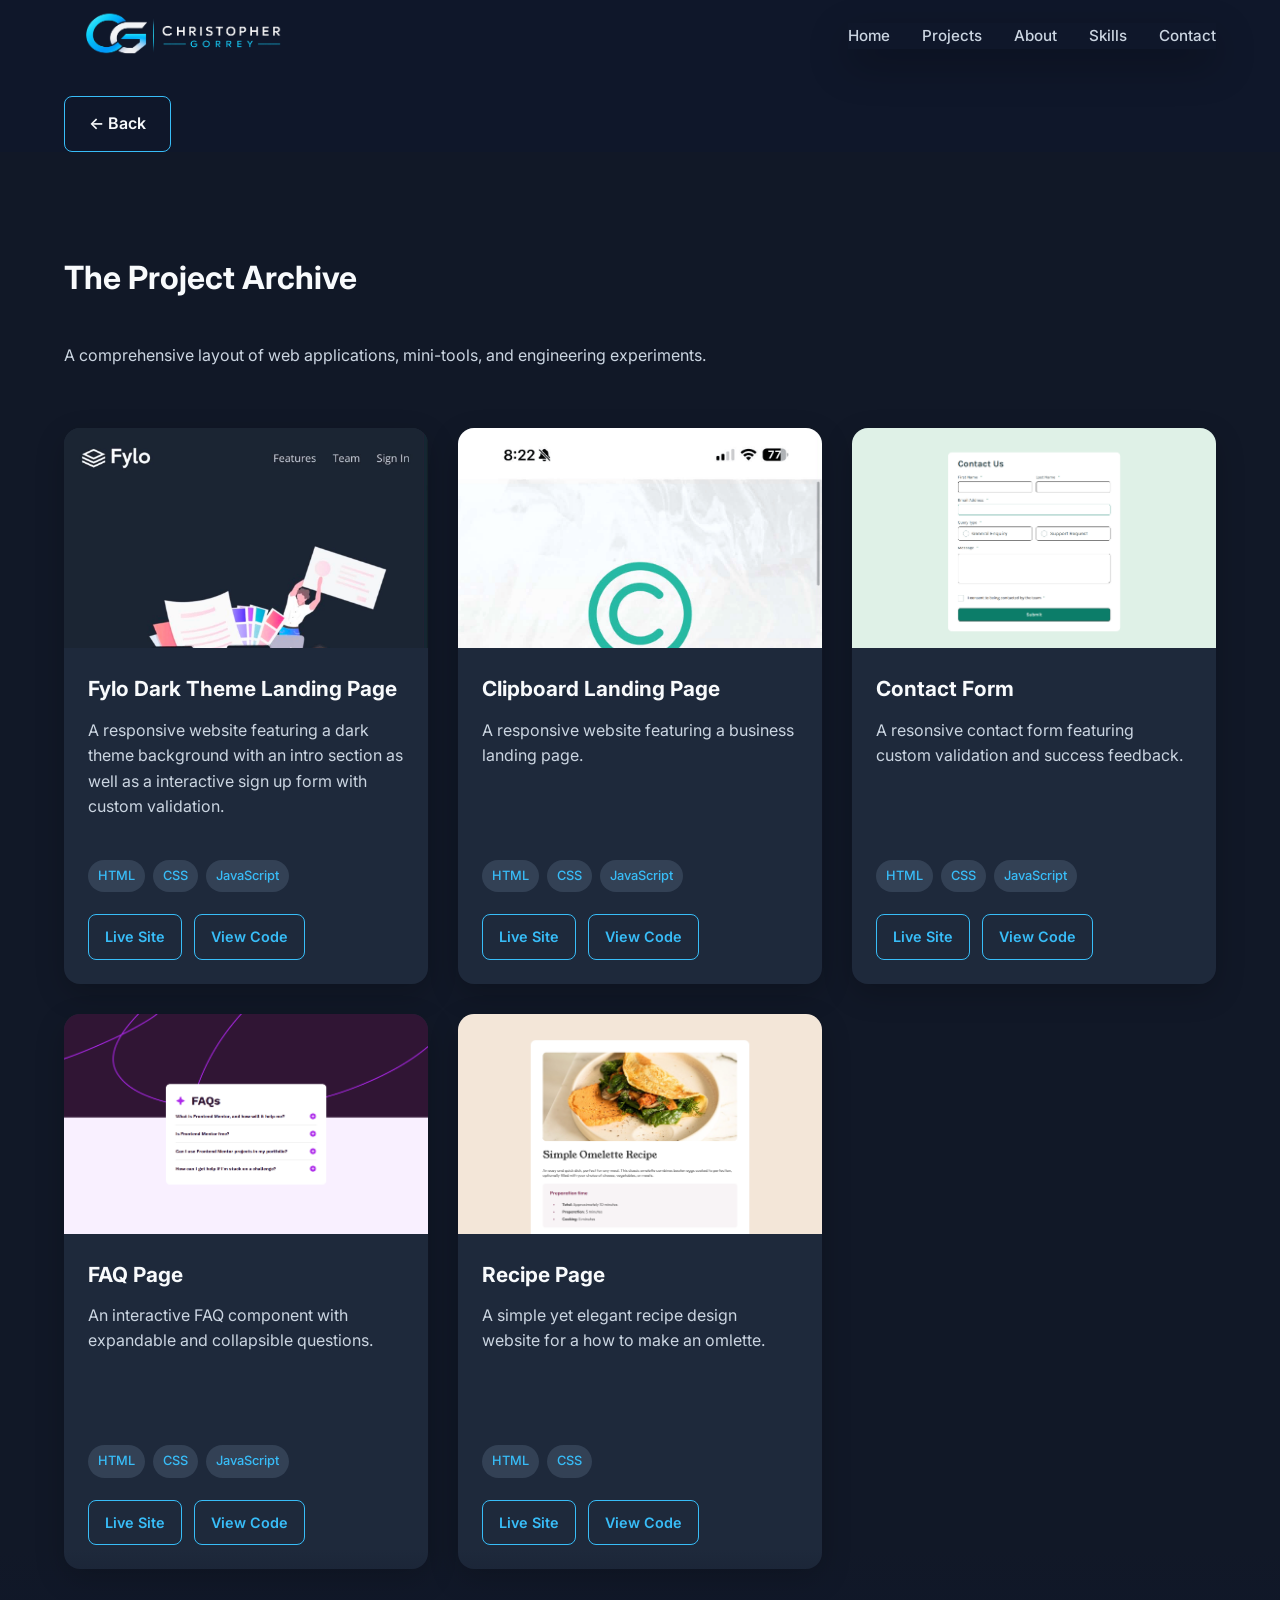
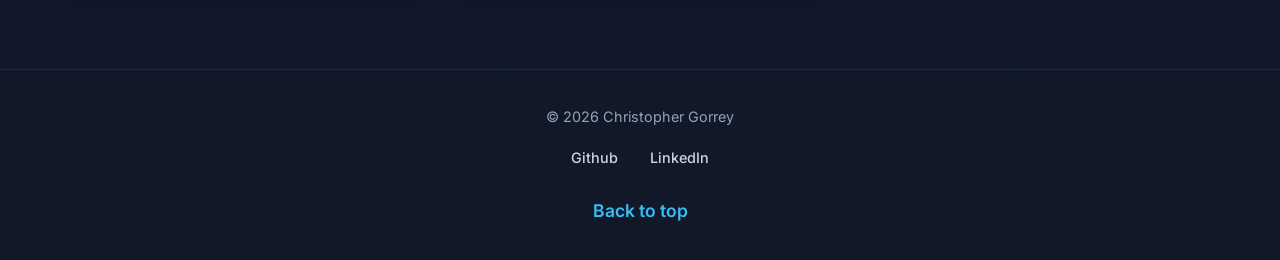
==== projects.html @ c997d1b8 "Added projects page" ====
<!DOCTYPE html>
<html lang="en">
<head>
    <meta charset="UTF-8">
    <meta name="viewport" content="width=device-width, initial-scale=1.0">
    <title>Christopher Gorrey | Projects</title>

    <link rel="icon" type="image/png" href="./images/CG-icon.png">
    <link rel="stylesheet" href="./styles.css">
    <script src="./script.js" defer></script>
</head>
<body>
    <header class="header">
    <nav class="nav-bar">
        <a href="./index.html#home" class="logo">
            <img src=./images/Nav-bar_logo.png class="logo-image" alt="Christopher Gorrey">
        </a>
        </div>
        <button class="menu-btn" aria-label="Open menu" aria-expanded="false">
            <span></span>
            <span></span>
            <span></span>
        </button>
        <ul class="nav-menu">
            <li><a href="./index.html#home">Home</a></li>
            <li><a href="./projects.html">Projects</a></li>
            <li><a href="./index.html#about">About</a></li>
            <li><a href="./index.html#skills">Skills</a></li>
            <li><a href="./index.html#contact">Contact</a></li>
        </ul>
    </nav>
    </header>
    <main>
        <div class="back-container">
            <a href="./index.html#home" class="button back-btn"><- Back</a>
        </div>
        <section class="projects" id="projects">
            <div class="section-container">
                <div class="section-heading">
                    <h2>The Project Archive</h2>
                </div>
                <p class="project-description">A comprehensive layout of web applications, mini-tools, and engineering experiments.</p>
                <div class="project-grid">
                    <article class="project-card">
                        <picture>
                            <source media="(min-width: 768px)" srcset="./images/project-screenshots/Fylo_Dark_Theme_Landing_Page_Desktop1.png">
                            <img src="./images/project-screenshots/Fylo_Dark_Themed_Landing_Page_Mobile1.jpg" alt="Fylo Dark Theme Landing Page project" class="project-image">
                        </picture>
                        <div class="project-content">
                            <h3>Fylo Dark Theme Landing Page</h3>
                            <p>A responsive website featuring a dark theme background with an intro section as well as a interactive sign up form with custom validation.</p>
                            <div class="project-technologies">
                                <span>HTML</span>
                                <span>CSS</span>
                                <span>JavaScript</span>
                            </div>
                            <div class="project-links">
                                <a href="https://fylo-dark-theme-landing-page-ashen-eight.vercel.app/" target="_blank">Live Site</a>
                                <a href="https://github.com/Khriz93/Fylo-Dark-Theme-Landing-Page" target="_blank">View Code</a>
                            </div>
                        </div>
                    </article>
                    <article class="project-card">
                        <picture>
                            <source media="(min-width: 768px)" srcset="./images/project-screenshots/Desktop-Screenshot-Clipboard-Page.png">
                            <img src="./images/project-screenshots/Mobile_Screenshjot.png" alt="Clipboard Landing Page project" class="project-image">
                        </picture>
                        <div class="project-content">
                            <h3>Clipboard Landing Page</h3>
                            <p>A responsive website featuring a business landing page.</p>
                            <div class="project-technologies">
                                <span>HTML</span>
                                <span>CSS</span>
                                <span>JavaScript</span>
                            </div>
                            <div class="project-links">
                                <a href="https://clipboard-landing-page-tau-lilac.vercel.app/" target="_blank">Live Site</a>
                                <a href="https://github.com/Khriz93/Clipboard-Landing-Page" target="_blank">View Code</a>
                            </div>
                        </div>
                    </article> 
                    <article class="project-card">
                        <picture>
                            <source media="(min-width: 768px)" srcset="./images/project-screenshots/ContactUs.png">
                            <img src="./images/project-screenshots/Contact_Form_Mobile.jpg" alt="Contact Us Form" class="project-image">
                        </picture>
                        <div class="project-content">
                            <h3>Contact Form</h3>
                            <p>A resonsive contact form featuring custom validation and success feedback.</p>
                            <div class="project-technologies">
                                <span>HTML</span>
                                <span>CSS</span>
                                <span>JavaScript</span>
                            </div>
                            <div class="project-links">
                                <a href="https://contact-form-one-vert.vercel.app/" target="_blank">Live Site</a>
                                <a href="https://github.com/Khriz93/Contact-Form" target="_blank">View Code</a>
                            </div>
                        </div>
                    </article>
                    <article class="project-card">
                        <picture>
                            <source media="(min-width: 768px)" srcset="./images/project-screenshots/FAQ-Accordion.png">
                            <img src="./images/project-screenshots/FAQ_Page_Mobile.jpg" alt="FAQ Page" class="project-image">
                        </picture>
                        <div class="project-content">
                            <h3>FAQ Page</h3>
                            <p>An interactive FAQ component with expandable and collapsible questions.</p>
                            <div class="project-technologies">
                                <span>HTML</span>
                                <span>CSS</span>
                                <span>JavaScript</span>
                            </div>
                            <div class="project-links">
                                <a href="https://faq-accordion-ten-rho.vercel.app/" target="_blank">Live Site</a>
                                <a href="https://github.com/Khriz93/FAQ-Accordion" target="_blank">View Code</a>
                            </div>
                        </div>
                    </article>
                    <article class="project-card">
                        <picture>
                            <source media="(min-width: 768px)" srcset="./images/project-screenshots/RecipePage.png">
                            <img src="./images/project-screenshots/Recipe_Page_Mobile.jpg" alt="Recipe page project" class="project-image">
                        </picture>
                        <div class="project-content">
                            <h3>Recipe Page</h3>
                            <p>A simple yet elegant recipe design website for a how to make an omlette.</p>
                            <div class="project-technologies">
                                <span>HTML</span>
                                <span>CSS</span>
                            </div>
                            <div class="project-links">
                                <a href="https://simpleomletterecipe2.vercel.app/" target="_blank">Live Site</a>
                                <a href="https://github.com/Khriz93/Simple_Omlette_Recipe" target="_blank">View Code</a>
                            </div>
                        </div>
                    </article>
                </div>
            </div>
        </section>
    </main>
    <!-- Footer -->
    <footer class="footer">
        <div class="footer-content">
            <p>© 2026 Christopher Gorrey</p>
            <div class="footer-links">
                <a href="https://github.com/Khriz93" target="_blank">Github</a>
                <a href="https://www.linkedin.com/in/christopher-gorrey-5972b9186/" target="_blank">LinkedIn</a>
            </div>
                <a href="#projects" class="back-to-top">Back to top</a>
        </div>
    </footer>
</body>
</html>
---- styles.css ----
@import url('https://fonts.googleapis.com/css2?family=Inter:wght@400;500;600;700&display=swap');

* {
    margin: 0;
    padding: 0;
    box-sizing: border-box;
}

html {
    scroll-behavior: smooth;
}

body {
    font-family: 'Inter', sans-serif;
    background-color: #0f172a;
    color: #f8fafc;
    line-height: 1.6;
}

img {
    max-width: 100%;
    display: block;
}

a {
    color: inherit;
    text-decoration: none;
}

button, input, textarea {
    font: inherit;
}

ul {
    list-style: none;
}

.hero, .projects, .about, .skills, .contact {
        position: relative;
}

.projects, .about, .skills, .contact {
    padding-bottom: 120px;
}

.hero::after, .projects::after, .about::after, .skills::after, .contact::after {
    content: "";
    position: absolute;
    left: 0;
    bottom: 0;
    width: 100%;
    height: 80px;
    pointer-events: none;
}

.hero::after, .about::after, .contact::after {
    background: linear-gradient(to bottom, rgba(15, 23, 42, 0), #111827);
}

.projects::after, .skills::after {
        background: linear-gradient(to bottom, rgba(15, 23, 42, 0), #0f172a);
}

.section-container {
    width: 90%;
    max-width: 1200px;
    margin: 0 auto;
}

.header {
    position: relative;
    width: 100%;
    height: 72px;
    padding: 0;
    background-color: #0f172a;
    z-index: 1000;
}

/* NAV */

.nav-bar {
    width: 90%;
    max-width: 1200px;
    height: 100%;
    margin: 0 auto;
    display: flex;
    align-items: center;
    justify-content: space-between;
}

.logo {
    display: flex;
    align-items: center;
}

.logo img {
    width: auto;
    height: 60px;
    display: block;
}

.menu-btn {
    display: flex;
    flex-direction: column;
    gap: 5px;
    background: none;
    border: none;
    padding: 0;
    cursor: pointer;
}

.menu-btn span {
    display: block;
    width: 32px;
    height: 2px;
    background-color: #f8fafc;
    transition: background-color 0.2s ease, transform 0.3s ease, opacity 0.3s ease;
}

.menu-btn.active span:nth-child(1) {
    transform: translateY(7px) rotate(45deg);
}

.menu-btn.active span:nth-child(2) {
    opacity: 0;
}

.menu-btn.active span:nth-child(3) {
    transform: translateY(-7px) rotate(-45deg);
}

.menu-btn:hover span {
    background-color: #38bdf8;
}

.nav-menu {
    display: none;
    flex-direction: column;
    gap: 20px;
    position: absolute;
    top: 70px;
    right: 5%;
    width: 220px;
    padding: 25px;
    background-color: #1e293b;
    border-radius: 12px;
    box-shadow: 0 15px 40px rgba(0, 0, 0, 0.3);
    z-index: 1000;
}

.nav-menu.active {
    display: flex;
}

/* BACK BUTTON - FOR PROJECTS PAGE */
.back-container {
    width: 90%;
    max-width: 1200px;
    margin: 0 auto;
}
.back-btn {
    display: inline-flex;
    align-items: center;
    justify-content: center;
    margin-top: 1.5rem;
    padding: 15px 30px;
    border: 1px solid #38bdf8;
    border-radius: 4px;
    cursor: pointer;

}

/* HERO */

.hero {
    min-height: calc(100vh - 80px);
    display: flex;
    align-items: center;
    padding: 60px 0;
    overflow: hidden;
}

.hero-content {
    width: 90%;
    max-width: 700px;
    margin: 0 auto;
}

.hero-intro {
    color: #38bdf8;
    font-size: 1rem;
    font-weight: 600;
    margin-bottom: 8px;
}

.hero h1 {
    font-size: 2.8rem;
    line-height: 1.1;
    margin-bottom: 10px;
}

.hero h2 {
    color: #94a3b8;
    font-size: 1.7rem;
    line-height: 1.2;
    margin-bottom: 20px;
}

.hero-description {
    max-width: 550px;
    color: #cbd5e1;
    font-size: 1rem;
    margin: 30px 0 30px 0;
}

.hero-btns {
    display: flex;
    flex-direction: row;
    margin-top: 32px;
    padding-top: 0;
    gap: 18px;
}

.button {
    display: inline-flex;
    align-items: center;
    justify-content: center;
    padding: 14px 24px;
    border-radius: 8px;
    font-weight: 600;
    transition: background-color 0.2s ease, color 0.2s ease, transform 0.2s ease;
}

.button:hover {
    transform: translateY(-2px);
}

.primary-btn {
    background-color: #38bdf8;
    color: #0f172a;
}

.primary-btn:hover {
    background-color: #7dd3fc;
}

.secondary-btn {
    border: 1px solid #38bdf8;
    color: #38bdf8;
}

.secondary-btn:hover, .back-btn:hover {
    background-color: #38bdf8;
    color: #0f172a;
}

.scroll-down {
    position: absolute;
    left: 50%;
    bottom: 30px;
    width: 45px;
    height: 45px;
    display: flex;
    align-items: center;
    justify-content: center;
    background-color: transparent;
    border: 1px solid #38bdf8;
    border-radius: 50%;
    transform: translateX(-50%);
    cursor: pointer;
    z-index: 2;
    animation: scrollBounce 2s ease-in-out infinite;
    transition: background-color 0.2s ease;
}

@keyframes scrollBounce {
    0%, 100% {
        transform: translate(-50%, 0);
    }
    50% {
        transform: translate(-50%, 8px);
    }
}

.scroll-down span {
    width: 10px;
    height: 10px;
    border-right: 2px solid #38bdf8;
    border-bottom: 2px solid #38bdf8;
    transform: rotate(45deg);
    margin-top: -4px;
    transition: border-color 0.2s ease;
}

@media (hover:hover) and (pointer: fine) {
    .scroll-down:hover {
        background-color: #38bdf8;
    }

    .scroll-down:hover span {
        border-color: #0f172a;
    }
}

.scroll-down.active {
    background-color: #38bdf8;
}

.scroll-down:active span {
    border-color: #0f172a;
}

/* PROJECTS */
.projects {
    padding: 70px 0 100px;
    background-color: #111827;
}

/* FOR PROJECTS PAGE */
.project-description {
    max-width: 550px;
    color: #cbd5e1;
    font-size: 1rem;
    margin: 25px 0 60px 0;

}

.section-heading {
    margin-bottom: 40px;
}

.section-heading h2 {
    font-size: 2rem;
    margin-bottom: 12px;
}

.section-heading p {
    color: #94a3b8;
    max-width: 600px;
    margin: 0 auto;
}

.project-grid {
    display: grid;
    grid-template-columns: 1fr;
    gap: 30px;
}

.project-card {
    display: flex;
    flex-direction: column;
    background-color: #1e293b;
    border-radius: 16px;
    overflow: hidden;
    box-shadow: 0 10px 30px rgba(0, 0, 0, 0.2);
}

.project-card picture {
    display: block;
    width: 100%;
}

.project-card:hover {
    transform: translateY(-5px);
    box-shadow: 0 14px 35px rgba(0, 0, 0, 0.3);
}

.project-image {
    width: 100%;
    height: 240px;
    object-position: top;
    object-fit: cover;
}

.project-content {
    display: flex;
    flex-direction: column;
    flex: 1;
    padding: 24px;
}

.project-content h3 {
    font-size: 1.3rem;
    margin-bottom: 12px;
}

.project-content p {
    color: #cbd5e1;
    margin-bottom: 20px;
}

.project-technologies {
    display: flex;
    flex-wrap: wrap;
    gap: 8px;
    padding-top: 20px;
    margin-top: auto;
    margin-bottom: 22px;
}

.project-technologies span {
    background-color: #334155;
    color: #38bdf8;
    padding: 6px 10px;
    border-radius: 20px;
    font-size: 0.8rem;
    font-weight: 500;
}

.project-links {
    display: flex;
    gap: 12px;
}

.project-links a {
    display: inline-flex;
    align-items: center;
    justify-content: center;
    padding: 10px 16px;
    border: 1px solid #38bdf8;
    border-radius: 8px;
    color: #38bdf8;
    font-size: 0.9rem;
    font-weight: 600;
    transition: background-color 0.2s ease, color 0.2s ease;
}

.project-links a:hover {
    background-color: #38bdf8;
    color: #0f172a;
}

.projects-btn {
    display: flex;
    align-items: center;
    justify-content: center;
    margin: 40px auto 0;
    width: 200px;
    cursor: pointer;
}

/* ABOUT */

.about {
    padding: 80px 0;
    background-color: #0f172a;
}

.about-heading {
    font-size: 2rem;
    margin-bottom: 30px;
}

.about-container {
    display: flex;
    flex-direction: column;
    gap: 30px;
}

.about-image-container {
    display: flex;
    justify-content: center;
}

.about-image {
    width: 100%;
    max-width: 320px;
    aspect-ratio: 1 / 1;
    object-fit: cover;
    border-radius: 20px;
    border: 2px solid #38bdf8;
    box-shadow: 0 15px 40px rgba(0, 0, 0, 0.3);
}

.about-content h2 {
    font-size: 2rem;
    line-height: 1.2;
    margin-bottom: 20px;
}

.about-content h3 {
    font-size: 1.4rem;
    line-height: 1.3;
    margin-bottom: 12px;
}

.about-content p {
    color: #cbd5e1;
    margin-bottom: 16px;
}

.skills {
    background-color: #111827;
}

.skills-grid {
    display: grid;
    grid-template-columns: 1fr;
    gap: 20px;
}

.skills-card {
    padding: 24px;
    background-color: #1e293b;
    border-radius: 14px;
    border: 1px solid #334155;
    transition: transform 0.2s ease, border-color 0.2s ease;
}

.skills-card:hover {
    transform: translateY(-4px);
    border-color: #38bdf8;
}

.skills-icon {
    width: 45px;
    height: 45px;
    margin-bottom: 18px;
}

.skills-icon img {
    width: 100%;
    height: 100%;
    object-fit: contain;
}

.skills-card h3 {
    color: #f8fafc;
    font-size: 1.2rem;
    margin-bottom: 10px;
}

.skills-card p {
    color: #94a3b8;
    font-size: 0.95rem;
}

.skills-card:hover {
    transform: translateY(-4px);
    border-color: #38bdf8;
    box-shadow: 0 10px 30px rgba(0, 0, 0, 0.25), 0 0 20px rgba(56, 189, 248, 0.08);
}

/* CONTACT */
.contact {
    padding: 80px 0;
    background-color: #0f172a;
}

.contact-container {
    max-width: 700px;
}

.contact-form {
    display: flex;
    flex-direction: column;
    gap: 22px;
}

.form-group {
    display: flex;
    flex-direction: column;
    gap: 8px;
}

.form-group label {
    font-size: 0.95rem;
    font-weight: 600;
    color: #f8fafc;
}

.form-group input, .form-group textarea {
    width: 100%;
    padding: 14px 16px;
    background-color: #1e293b;
    color: #f8fafc;
    border: 1px solid #334155;
    border-radius: 8px;
    outline: none;
    transition: border-color 0.2s ease, box-shadow 0.2s ease;
}

.form-group input::placeholder, .form-group textarea::placeholder {
    color: #64748b
}

.form-group input:focus, .form-group textarea:focus {
    border-color: #38bdf8;
    box-shadow: 0 0 0 3px rgba(56, 189, 248, 0.1);
}

.form-group textarea {
    min-height: 180px;
    resize: vertical;
}

.contact-form .button {
    width: 100%;
    border: none;
    cursor: pointer;
}

#submit-btn:disabled {
    opacity: 0.6;
    cursor: not-allowed;
    transform: none;
}

.botcheck {
    display: none;
}

/* ERROR */
.error-message {
    display: none;
    margin-top: 4px;
    color: #f87171;
    font-size: 0.85rem;
}

.error-message.active {
    display: block;
}

.form-group input.error, .form-group textarea.error {
    border:1px solid #f87171;
}

.form-group input.error:focus, .form-group textarea.error:focus {
    border: 1px solid #f87171;
    box-shadow: 0 0 0 3px rgba(248, 113, 113, 0.1);
}

.success-message {
    display: none;
    margin-top: 30px;
    padding: 22px;
    background-color: #1e293b;
    border: 1px solid #38bdf8;
    border-radius: 12px;
}

.success-message.active {
    display: block;
}

.success-message h3 {
    color: #38bdf8;
    margin-bottom: 8px;
}

.success-message p {
    color: #cbd5e1;
}

/* SEND ERROR */
.send-error-message {
    display: none;
    margin-top: 30px;
    padding: 18px;
    background-color: #1e293b;
    border: 1px solid #f87171;
    border-radius: 12px;
}

.send-error-message.active {
    display: block;
}

.send-error-message p {
    color: #f87171;
}

/* FOOTER */
.footer {
    padding: 30px 0;
    background-color: #111827;
    border-top: 1px solid #1e293b;
}

.footer-content {
    display: flex;
    flex-direction: column;
    align-items: center;
    gap: 15px;
    text-align: center;
}

.footer-content p {
    color: #94a3b8;
    font-size: 0.9rem;
}

.footer-links {
    display: flex;
    gap: 20px;
}

.back-to-top {
    color: #38bdf8;
    font-size: 1.1rem;
    font-weight: 600;
    margin-top: 10px;
    transition: color 0.2s ease, transform 0.2s ease;
}

.back-to-top:hover {
    color: #7dd3fc;
    transform: translateY(-2px);
}

.footer-links a {
    color: #cbd5e1;
    font-size: 0.9rem;
    font-weight: 500;
    transition: color 0.2s ease;
}

.footer-links a:hover {
    color: #38bdf8;
}

/* TABLET */
@media (min-width: 768px) and (max-width: 1023px) {
    /* HERO */

    .logo img {
        height: 75px;
    }

    /* BACK BUTTON - FOR PROJECTS PAGE */
    .back-btn {
        display: inline-flex;
        width: fit-content;
        margin-left: 0;
        margin-right: 0;
    }

    .hero {
        padding: 60px 0 140px;
    }

    .scroll-down {
        bottom: 35px;
    }

    .hero-content {
        width: 85%;
    }

    .hero-content h1 {
        font-size: 3.5rem;
    }

    .hero-content h2 {
        font-size: 2rem;
    }

    .hero-description {
        font-size: 1.05rem;
    }

    .hero-btns .button {
        width: auto;
    }

    .hero::after, .projects::after, .about::after, .skills::after, .contact::after {
        height: 100px;
    }

    /* PROJECTS */
    .project-grid {
        grid-template-columns: repeat(2, 1fr);
        gap: 24px;
    }

    /* FOR PROJECTS PAGE */
    .project-description {
        max-width: 450px;
    }

    .project-image {
        height: 260px;
    }

    .projects-btn {
        margin: 60px auto 0;
    }

    /* ABOUT */
    .about-container {
        gap: 50px;
    }

    .about-content {
        max-width: 700px;
        margin: 0 auto;
    }

    .about-content h2 {
        font-size: 2.4rem;
    }

    /* SKILLS */
    .skills-grid {
        grid-template-columns: repeat(2, 1fr);
        gap: 24px;
    }

    /* CONTACT */
    .contact-container {
        width: 80%;
    }

    .about {
        padding: 90px 0;
    }

    .about-heading {
        font-size: 2.3rem;
        margin-bottom: 35px;
    }

    .about-container {
        gap: 40px;
    }

    .about-image {
        max-width: 380px;
    }

    .about-content h3 {
        font-size: 2.7rem;
        margin-bottom: 45px;
    }

    .contact-form .button {
        width: auto;
        align-items: flex-start;
        padding-left: 32px;
        padding-right: 32px;
    }

    /* FOOTER */
    .footer-content {
        gap: 18px;
    }

    .footer-links {
        gap: 28px;
    }

    .back-to-top {
        font-size: 1.15rem;
    }
}

/* DESKTOP */
@media (min-width: 1024px) {
    /* NAV AND HEADER */
    .menu-btn {
        display: none;
    }

    .nav-menu {
        display: flex;
        position: static;
        flex-direction: row;
        width: auto;
        padding: 0;
        background: none;
        border-radius: 0;
        align-items: center;
        gap: 32px;
    }

    .nav-menu a {
        color: #cbd5e1;
        font-size: 0.95rem;
        font-weight: 500;
        transition: color 0.2s ease;
    }

    .nav-menu a:hover {
        color:#38bdf8
    }

    .logo img {
        height: 80px;
    }

    /* BACK BUTTON - FOR PROJECTS PAGE */
    .back-container {
        display: flex;
        justify-content: flex-start;
    }

    .back-btn {
        margin-left: 0;
        margin-right: 0;
    }

    /* HERO */
    .hero {
        display: flex;
        align-items: center;
        padding: 40px 0;
    }

    .hero-content {
        width: 85%;
        max-width: 1200px;
        margin: 0 auto;
    }

    .hero h1 {
        font-size: 4.5rem;
        max-width: 850px;
        line-height: 1.1;
    }

    .hero h2 {
        font-size: 2.4rem;
    }

    .hero-description {
        max-width: 700px;
        margin: 28px 0 0;
        font-size: 1.1rem;
        line-height: 1.75;
    }

    .hero-btns {
        display: flex;
        flex-direction: row;
        gap: 18px;
        margin-top: 32px;
        padding-top: 0;
    }

    .hero .button {
        padding: 16px 26px;
        font-size: 1rem;
    }

    .hero::after, .projects::after, .about::after, .skills::after, .contact::after {
        height: 120px;
    }

    /* PROJECTS */
    .projects {
        padding: 100px 0;
    }

    /* FOR PROJECTS PAGE */
    .project-description {
        max-width: 700px;
    }

    .project-grid {
        grid-template-columns: repeat(3, 1fr);
        grid-auto-rows: 1fr;
        gap: 30px;
    }

    .project-image {
        height: 220px;
    }

    .projects-btn {
        margin: 100px auto 0;
    }

    /* ABOUT */
    .about {
        padding: 100px 0;
    }

    .about-heading {
        font-size: 2.7rem;
        margin-bottom: 45px;
    }

    .about-container {
        display: grid;
        grid-template-columns: 420px minmax(0, 1fr);
        align-items: center;
        gap: 70px;
    }

    .about-content {
        max-width: none;
        margin: 0;
    }

    .about-image-container {
        display: flex;
        justify-content: flex-start;
        margin: 0;
    }

    .about-image {
        max-width: 420px;
        margin: 0;
    }

    .about-content h2 {
        font-size: 2.7rem;
    }

    .about-content h3 {
        font-size: 2rem;
        line-height: 1.25;
    }

    .about-content p {
        font-size: 1.05rem;
        line-height: 1.7;
    }

    /* SKILLS */
    .skills {
        padding: 100px 0;
    }

    .skills-grid {
        grid-template-columns: repeat(3, 1fr);
        gap: 24px;
    }

    /* CONTACT */
    .contact {
        padding: 100px 0;
    }

    .contact-container {
        width: 90%;
        max-width: 800px;
    }

    .section-heading p {
        margin: 0;
    }

    .contact-form {
        gap: 24px;
    }

    .form-group input, .form-group textarea {
        padding: 16px 18px;
    }

    .form-group textarea {
        min-height: 200px;
    }

    /* FOOTER */
    .footer {
        padding: 35px 0;
    }

    .footer-content {
        flex-direction: column;
        gap: 18px;
    }

    .footer-links {
        gap: 32px;
    }
}
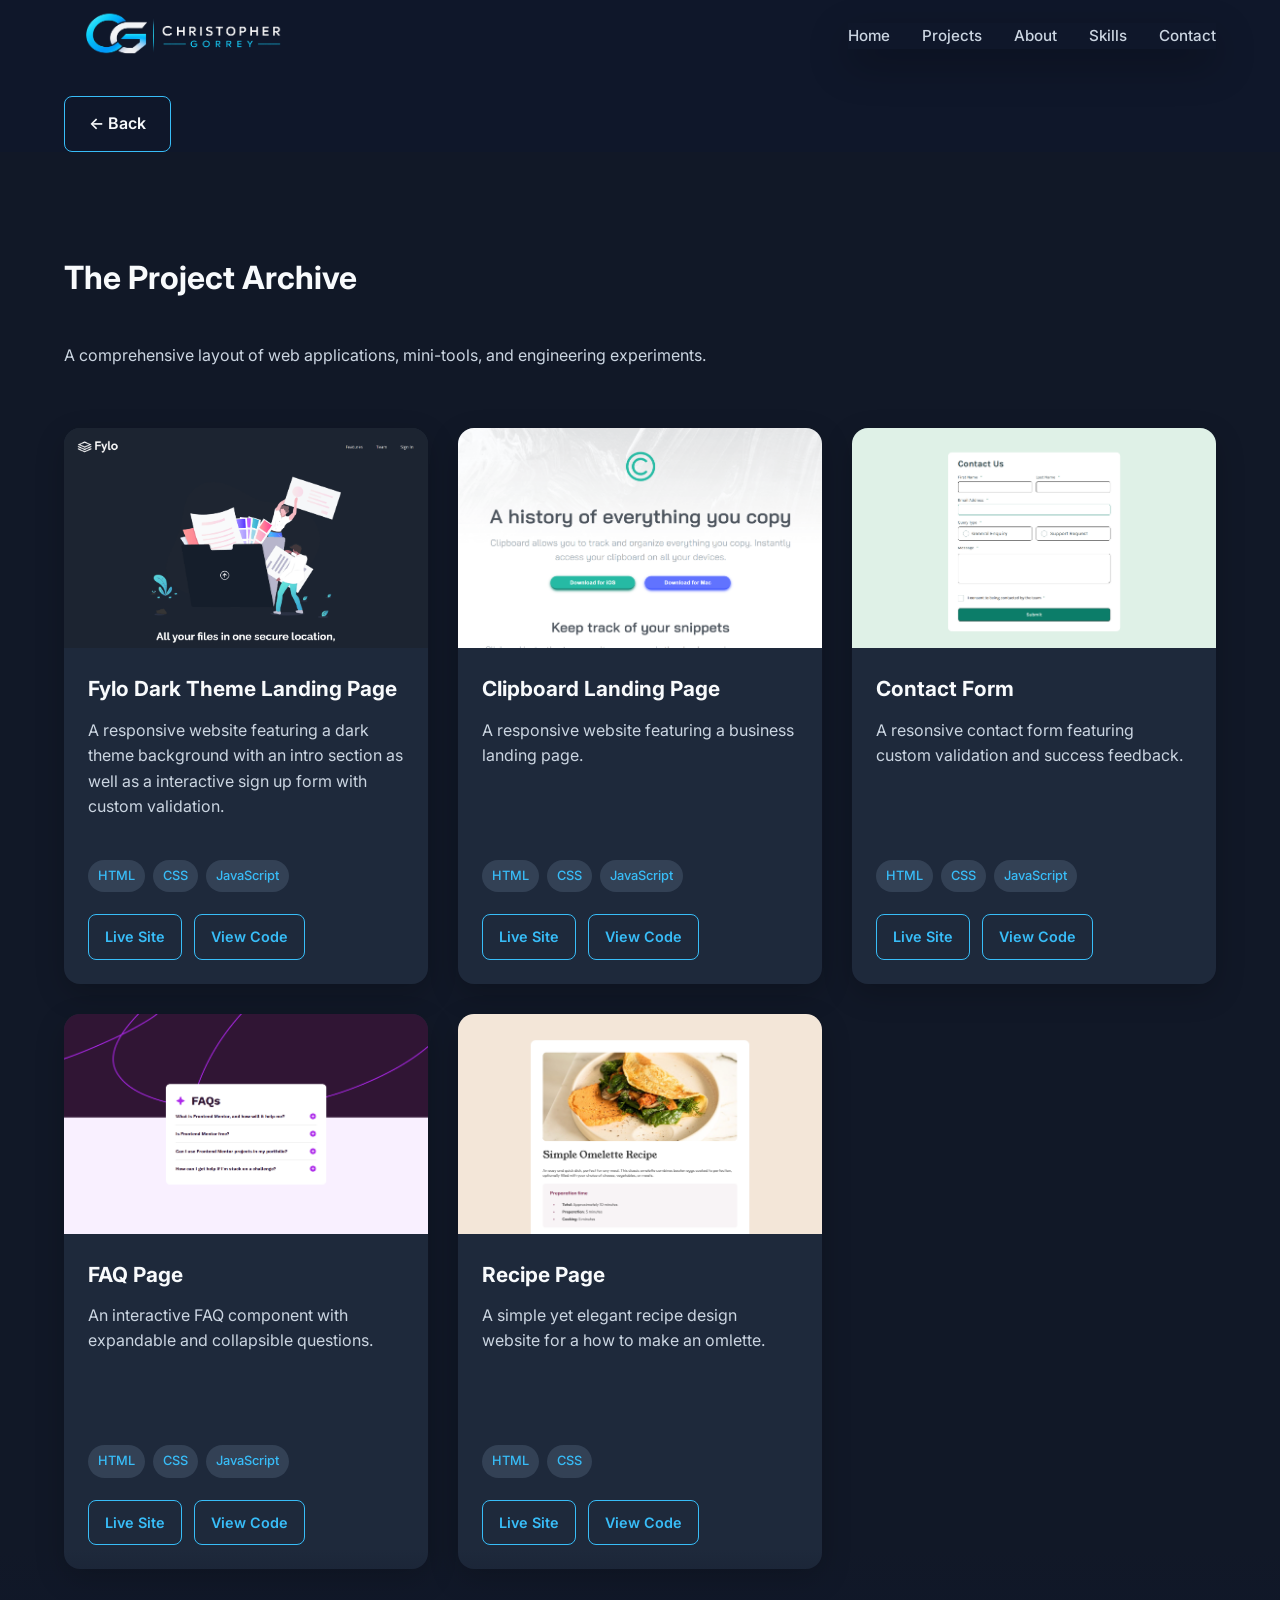
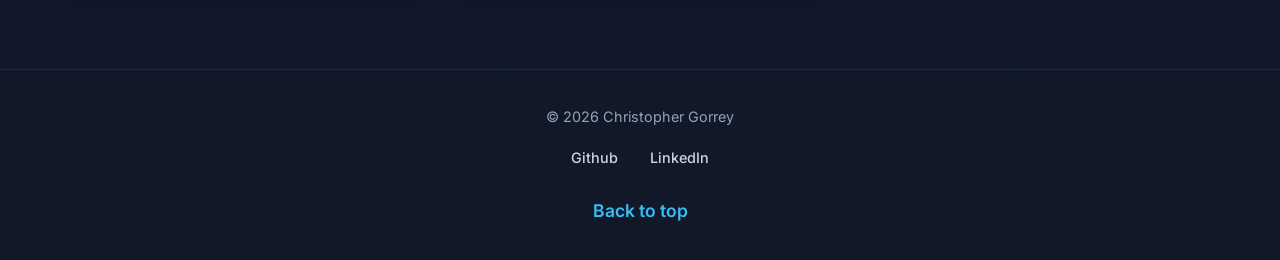
==== commit 39b4b0d8: "Fixing links and View Project Archive button" ====
--- a/projects.html
+++ b/projects.html
@@ -23,7 +23,7 @@
         </button>
         <ul class="nav-menu">
             <li><a href="./index.html#home">Home</a></li>
-            <li><a href="./projects.html">Projects</a></li>
+            <li><a href="./index.html#projects">Projects</a></li>
             <li><a href="./index.html#about">About</a></li>
             <li><a href="./index.html#skills">Skills</a></li>
             <li><a href="./index.html#contact">Contact</a></li>
--- a/styles.css
+++ b/styles.css
@@ -158,6 +158,7 @@
     max-width: 1200px;
     margin: 0 auto;
 }
+
 .back-btn {
     display: inline-flex;
     align-items: center;
@@ -167,7 +168,6 @@
     border: 1px solid #38bdf8;
     border-radius: 4px;
     cursor: pointer;
-
 }
 
 /* HERO */
@@ -249,7 +249,7 @@
     color: #38bdf8;
 }
 
-.secondary-btn:hover, .back-btn:hover {
+.secondary-btn:hover, .back-btn:hover, .projects-btn:hover {
     background-color: #38bdf8;
     color: #0f172a;
 }
@@ -430,12 +430,22 @@
     color: #0f172a;
 }
 
+/* TO GO TO PROJECTS PAGE */
+.projects-btn-container {
+    display: flex;
+    justify-content: center;
+    width: 100%;
+    margin-top: 60px;
+    
+}
+
 .projects-btn {
-    display: flex;
+    display: inline-flex;
     align-items: center;
     justify-content: center;
-    margin: 40px auto 0;
-    width: 200px;
+    margin: 0;
+    width: auto;
+    border: 1px solid #38bdf8;
     cursor: pointer;
 }
 
@@ -723,7 +733,6 @@
 /* TABLET */
 @media (min-width: 768px) and (max-width: 1023px) {
     /* HERO */
-
     .logo img {
         height: 75px;
     }
@@ -784,7 +793,7 @@
     }
 
     .projects-btn {
-        margin: 60px auto 0;
+        margin-top: 20px;
     }
 
     /* ABOUT */
@@ -967,8 +976,9 @@
         height: 220px;
     }
 
+    /* TO GO TO PROJECTS PAGE */
     .projects-btn {
-        margin: 100px auto 0;
+        margin-top: 20px;
     }
 
     /* ABOUT */
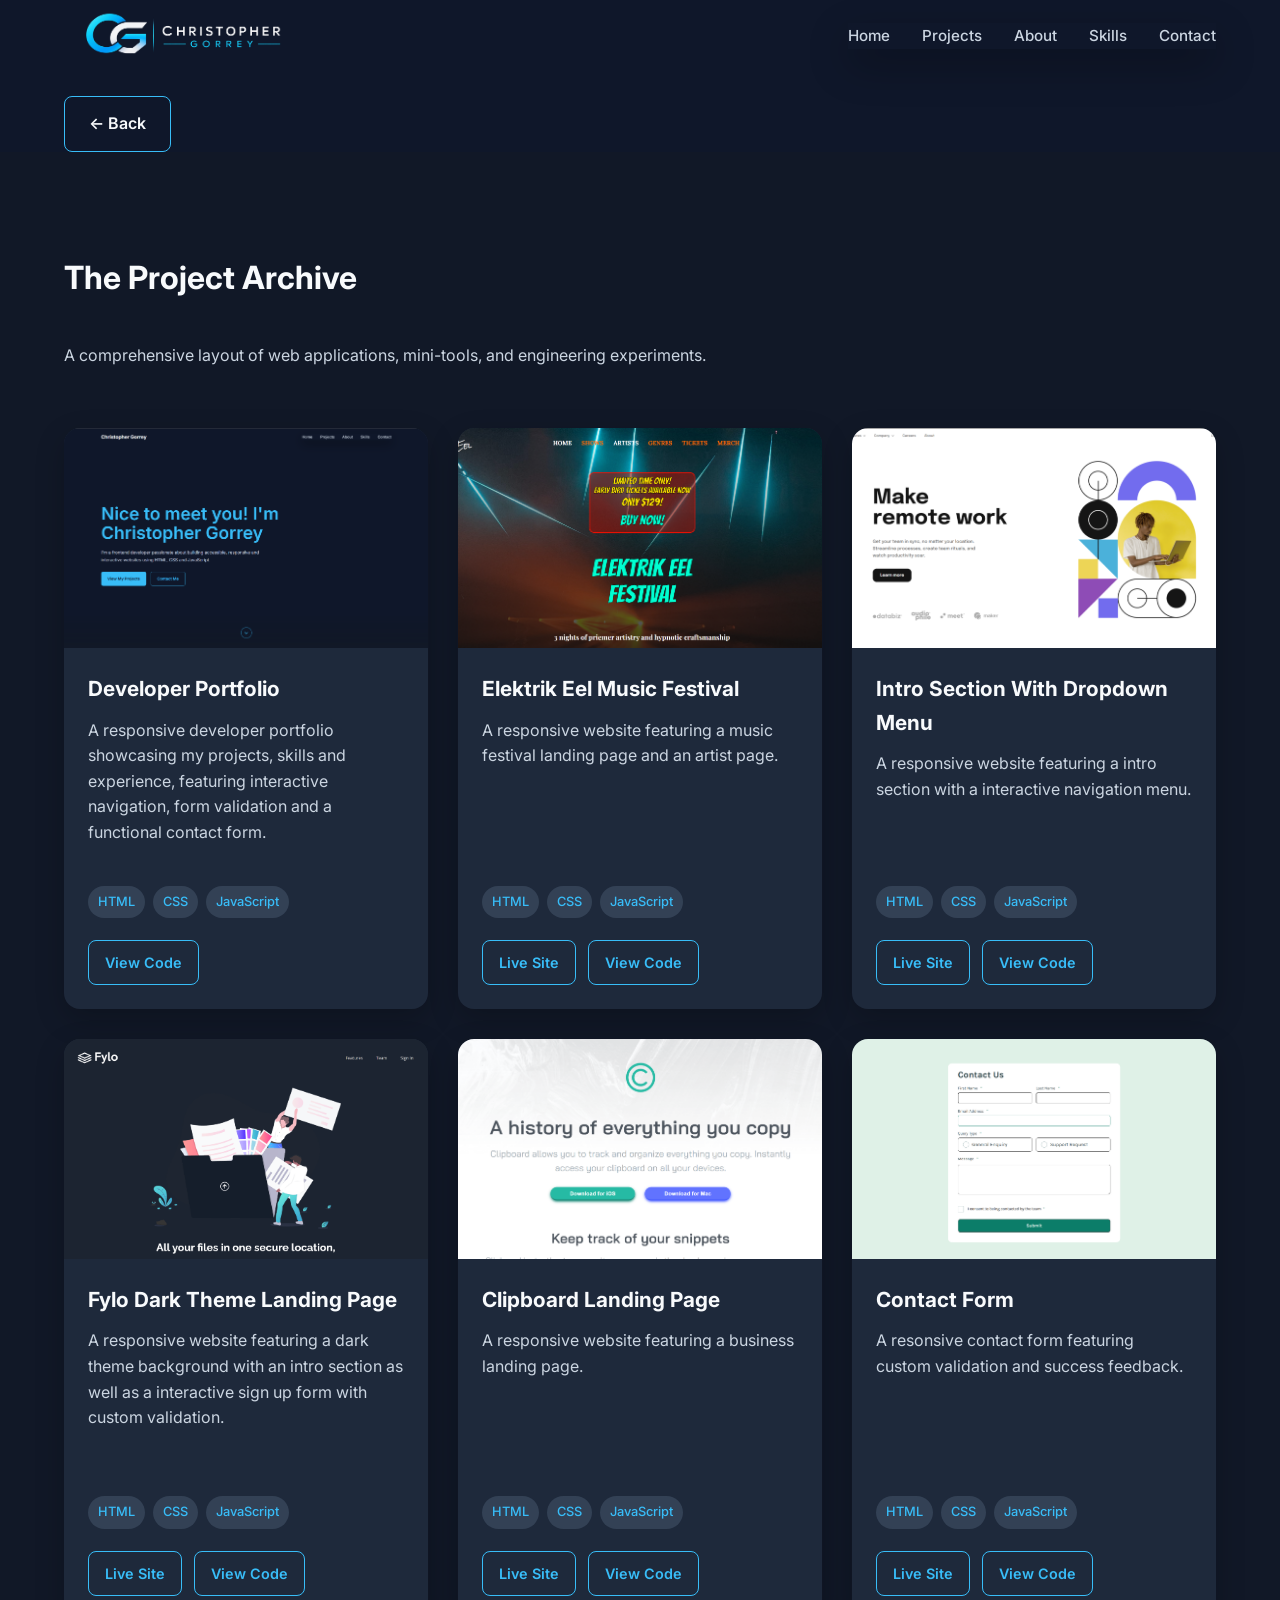
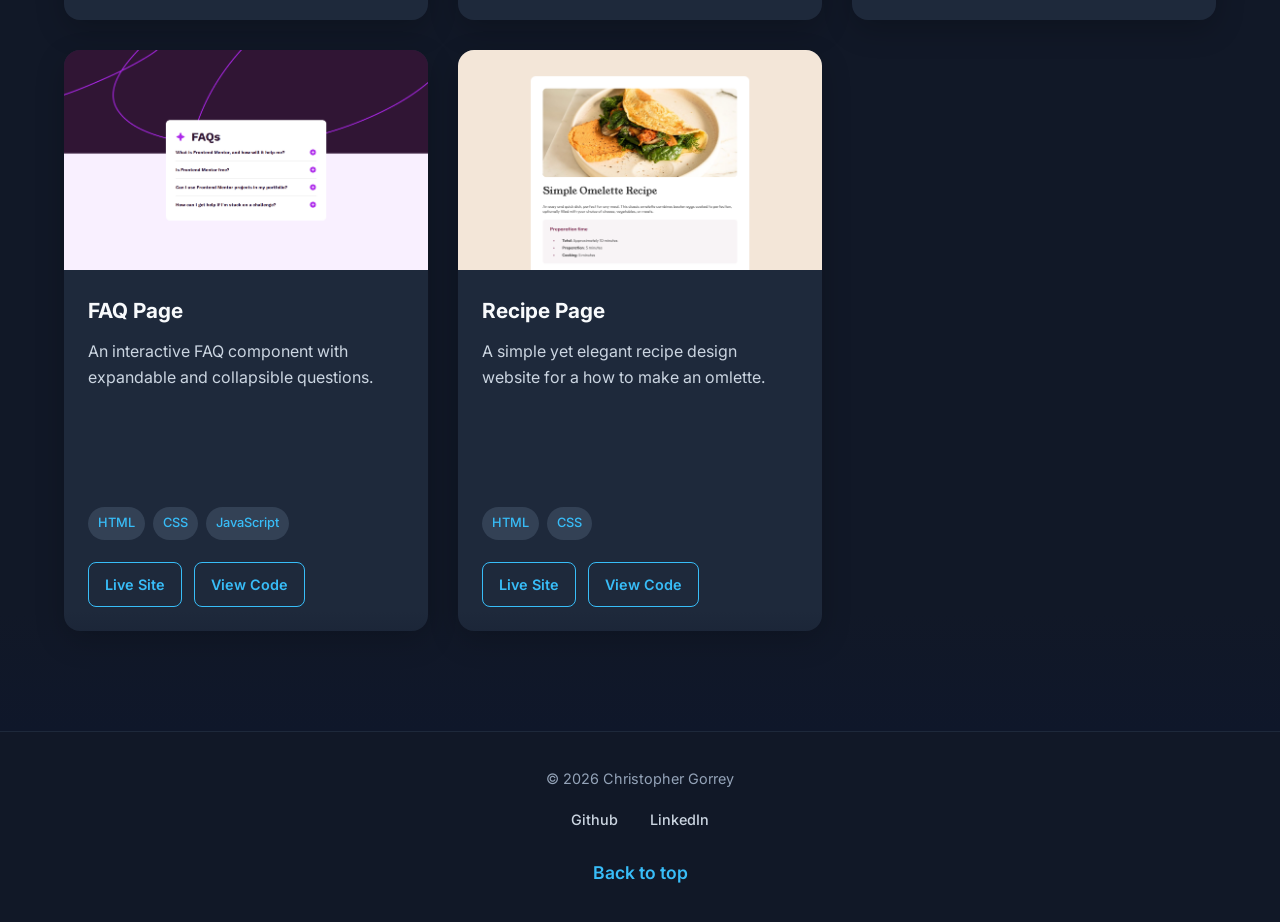
==== commit 2e48d16a: "Fixing more links and adding missing projects to the projects page" ====
--- a/projects.html
+++ b/projects.html
@@ -10,9 +10,9 @@
     <script src="./script.js" defer></script>
 </head>
 <body>
-    <header class="header">
+    <header class="header" id="header">
     <nav class="nav-bar">
-        <a href="./index.html#home" class="logo">
+        <a href="./index.html#header" class="logo">
             <img src=./images/Nav-bar_logo.png class="logo-image" alt="Christopher Gorrey">
         </a>
         </div>
@@ -22,7 +22,7 @@
             <span></span>
         </button>
         <ul class="nav-menu">
-            <li><a href="./index.html#home">Home</a></li>
+            <li><a href="./index.html#header">Home</a></li>
             <li><a href="./index.html#projects">Projects</a></li>
             <li><a href="./index.html#about">About</a></li>
             <li><a href="./index.html#skills">Skills</a></li>
@@ -32,7 +32,7 @@
     </header>
     <main>
         <div class="back-container">
-            <a href="./index.html#home" class="button back-btn"><- Back</a>
+            <a href="./index.html#header" class="button back-btn"><- Back</a>
         </div>
         <section class="projects" id="projects">
             <div class="section-container">
@@ -41,6 +41,65 @@
                 </div>
                 <p class="project-description">A comprehensive layout of web applications, mini-tools, and engineering experiments.</p>
                 <div class="project-grid">
+                    <article class="project-card">
+                        <picture>
+                            <source media="(min-width: 768px)" srcset="./images/project-screenshots/Developer_Portfolio.png">
+                            <img src="./images/project-screenshots/Developer_Portfolio_Mobile.jpg" alt="Developer Portfolio Webpage" class="project-image">
+                        </picture>
+                        <div class="project-content">
+                            <h3>Developer Portfolio</h3>
+                            <p>
+                                A responsive developer portfolio showcasing my projects, 
+                                skills and experience, featuring interactive navigation, 
+                                form validation and a functional contact form.</p>
+                            <div class="project-technologies">
+                                <span>HTML</span>
+                                <span>CSS</span>
+                                <span>JavaScript</span>
+                            </div>
+                            <div class="project-links">
+                                <a href="https://github.com/Khriz93/Portfolio-Webpage" target="_blank" rel="noopener noreferrer">View Code</a>
+                            </div>
+                        </div>
+                    </article>
+                    <article class="project-card">
+                        <picture>
+                            <source media="(min-width: 768px)" srcset="./images/project-screenshots/ElektrickEelFestival.png">
+                            <img src="./images/project-screenshots/Elektrik_Eel_Music_Festival_Mobile.jpg" alt="Elektrik Eel Music Festival project" class="project-image">
+                        </picture>
+                        <div class="project-content">
+                            <h3>Elektrik Eel Music Festival</h3>
+                            <p>A responsive website featuring a music festival landing page and an artist page.</p>
+                            <div class="project-technologies">
+                                <span>HTML</span>
+                                <span>CSS</span>
+                                <span>JavaScript</span>
+                            </div>
+                            <div class="project-links">
+                                <a href="https://music-festival-website.vercel.app/index.html" target="_blank">Live Site</a>
+                                <a href="https://github.com/Khriz93/MusicFestivalWebsite" target="_blank">View Code</a>
+                            </div>
+                        </div>
+                    </article>
+                    <article class="project-card">
+                        <picture>
+                            <source media="(min-width: 768px)" srcset="./images/project-screenshots/Intro_With_Dropdown_Menu.png">
+                            <img src="./images/project-screenshots/Intro_With_Dropdown_Menu_Mobile.jpg" alt="Intro With Dropdown Menu project" class="project-image">
+                        </picture>
+                        <div class="project-content">
+                            <h3>Intro Section With Dropdown Menu</h3>
+                            <p>A responsive website featuring a intro section with a interactive navigation menu.</p>
+                            <div class="project-technologies">
+                                <span>HTML</span>
+                                <span>CSS</span>
+                            <span>JavaScript</span>
+                            </div>
+                            <div class="project-links">
+                                <a href="https://intro-section-with-dropdown-drab.vercel.app/" target="_blank">Live Site</a>
+                                <a href="https://github.com/Khriz93/Intro-Section-With-Dropdown" target="_blank">View Code</a>
+                            </div>
+                        </div>
+                    </article>
                     <article class="project-card">
                         <picture>
                             <source media="(min-width: 768px)" srcset="./images/project-screenshots/Fylo_Dark_Theme_Landing_Page_Desktop1.png">
@@ -147,7 +206,7 @@
                 <a href="https://github.com/Khriz93" target="_blank">Github</a>
                 <a href="https://www.linkedin.com/in/christopher-gorrey-5972b9186/" target="_blank">LinkedIn</a>
             </div>
-                <a href="#projects" class="back-to-top">Back to top</a>
+                <a href="#header" class="back-to-top">Back to top</a>
         </div>
     </footer>
 </body>
--- a/styles.css
+++ b/styles.css
@@ -457,7 +457,6 @@
 }
 
 .about-heading {
-    font-size: 2rem;
     margin-bottom: 30px;
 }
 
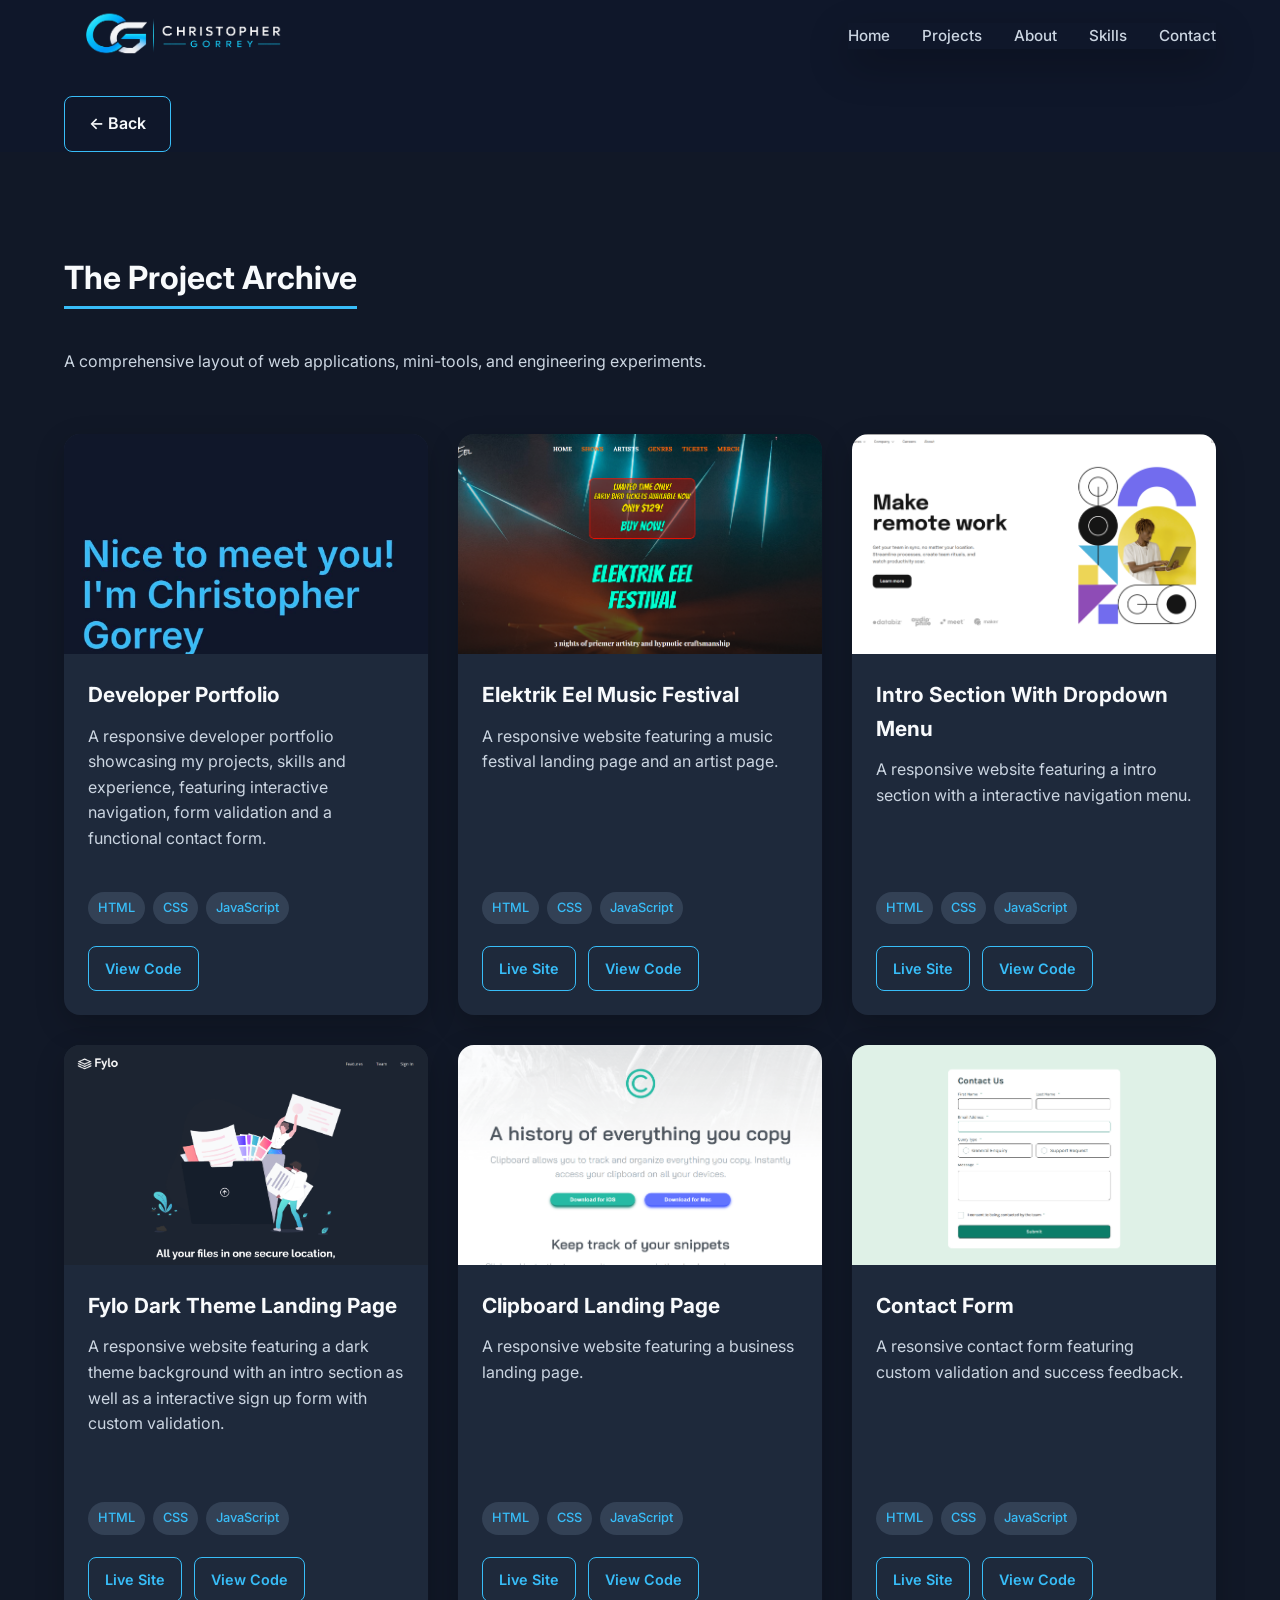
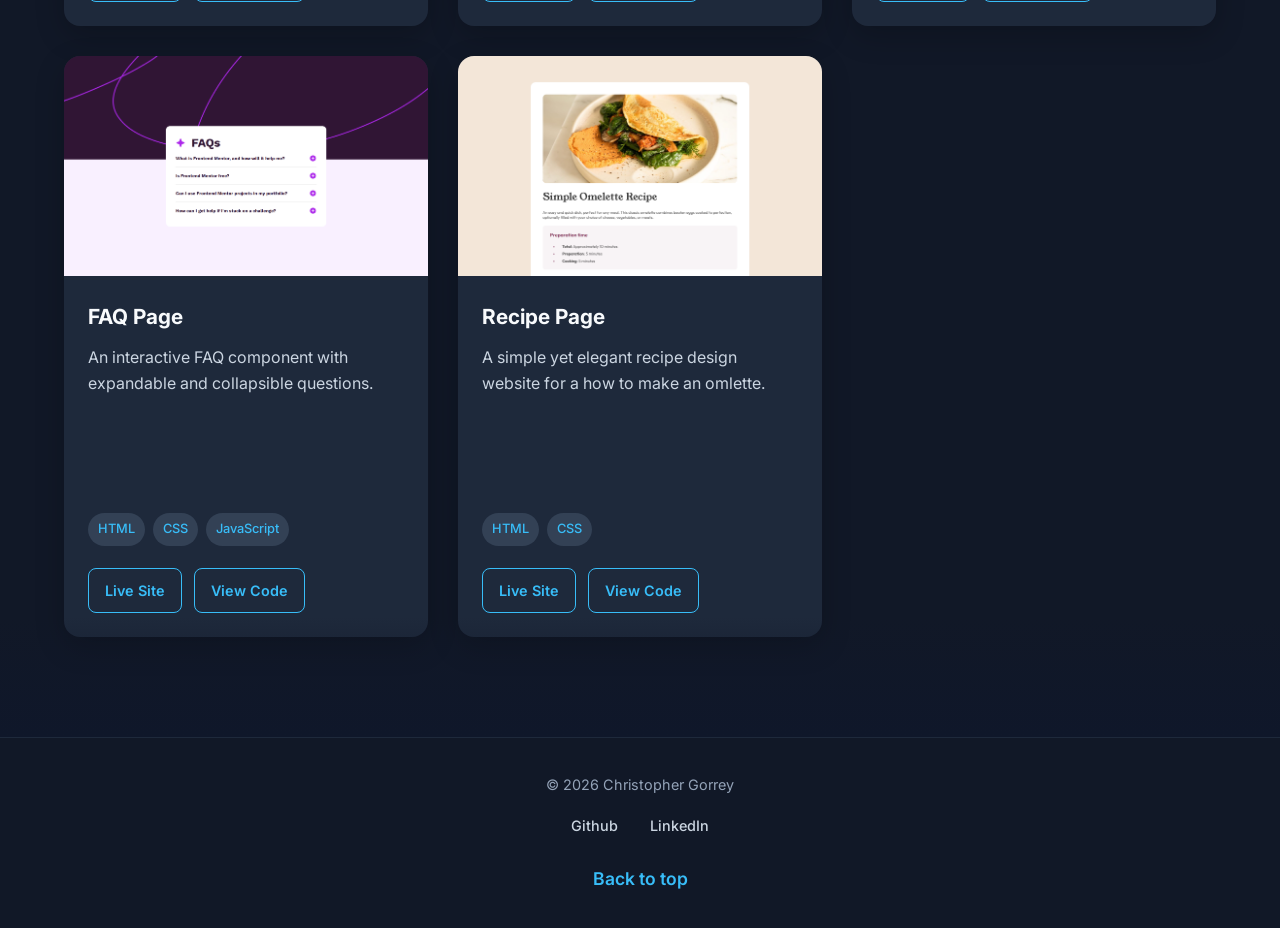
==== commit 345ac803: "Adding underlines to headings" ====
--- a/projects.html
+++ b/projects.html
@@ -37,7 +37,7 @@
         <section class="projects" id="projects">
             <div class="section-container">
                 <div class="section-heading">
-                    <h2>The Project Archive</h2>
+                    <h2><span class="underline">The Project Archive</span></h2>
                 </div>
                 <p class="project-description">A comprehensive layout of web applications, mini-tools, and engineering experiments.</p>
                 <div class="project-grid">
--- a/styles.css
+++ b/styles.css
@@ -59,6 +59,12 @@
 
 .projects::after, .skills::after {
         background: linear-gradient(to bottom, rgba(15, 23, 42, 0), #0f172a);
+}
+
+.underline {
+    display: inline-block;
+    border-bottom: 3px solid #38bdf8;
+    padding-bottom: 3px;
 }
 
 .section-container {
